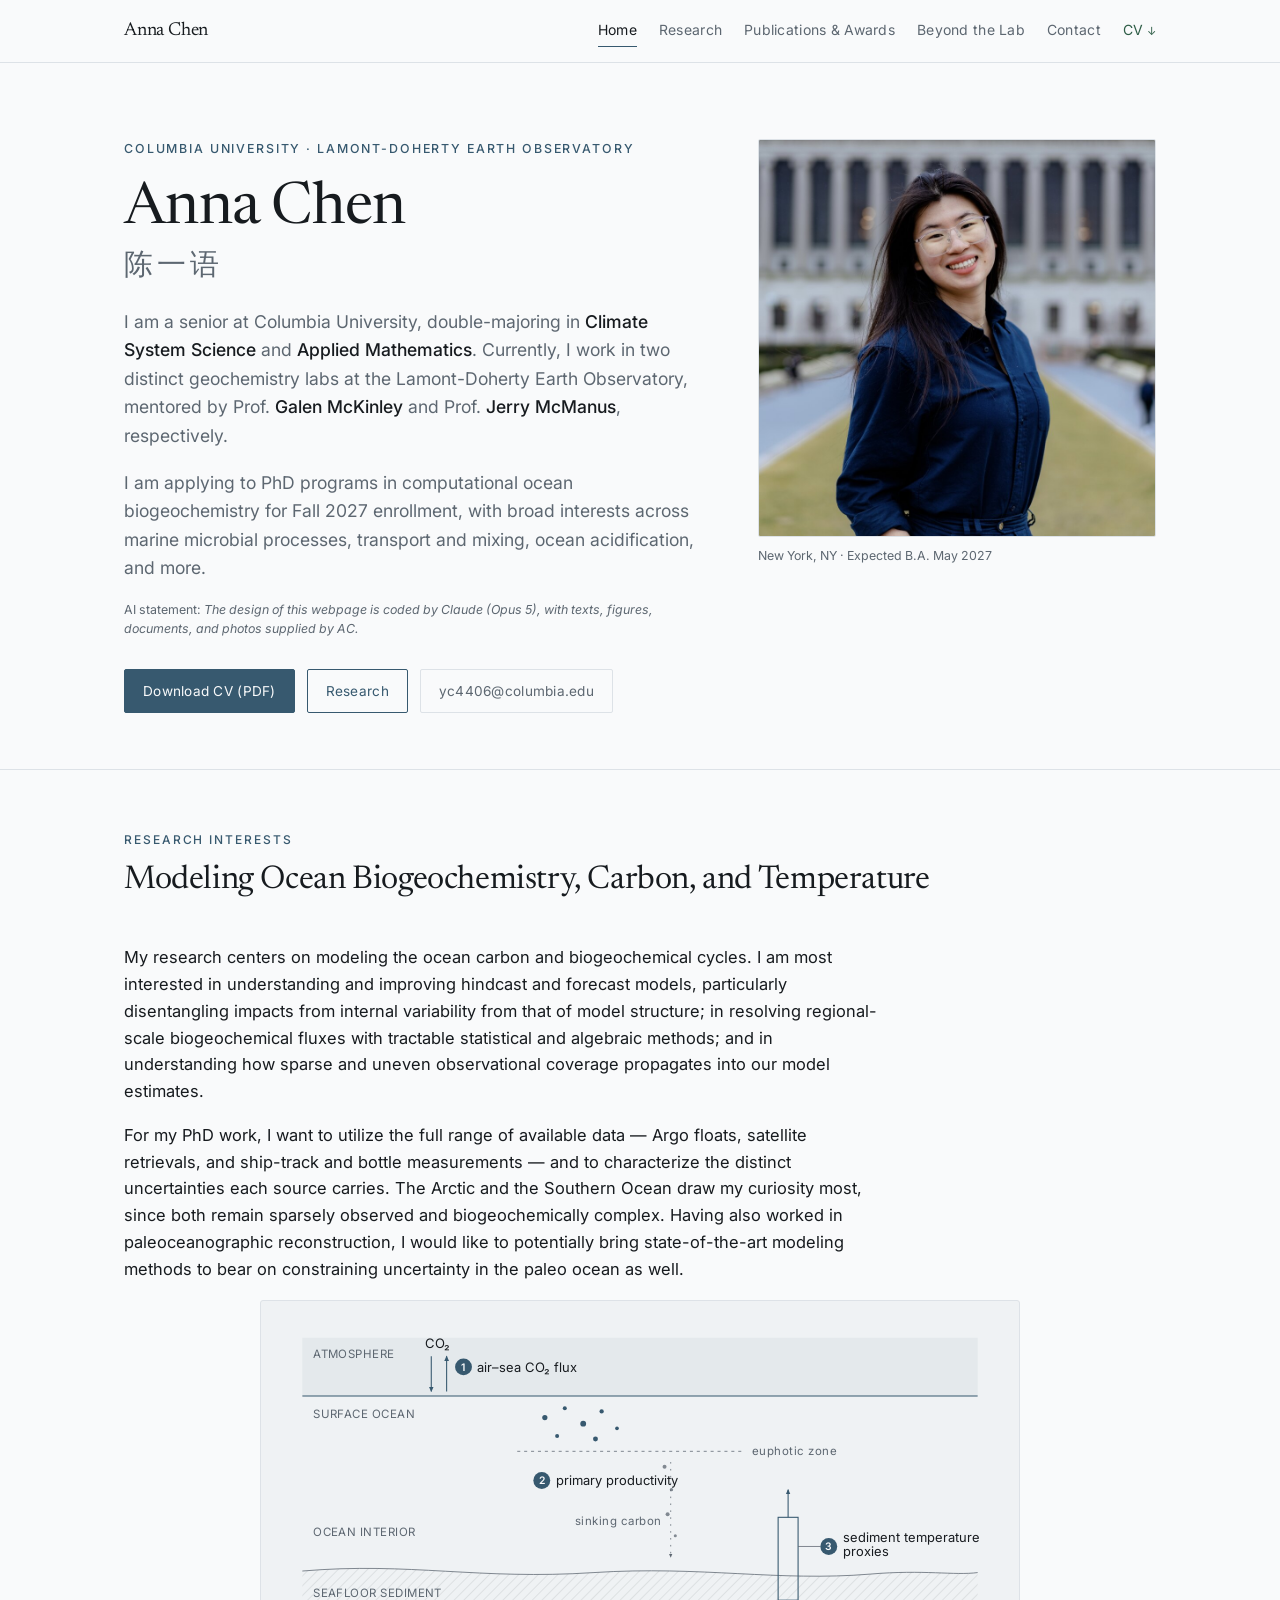
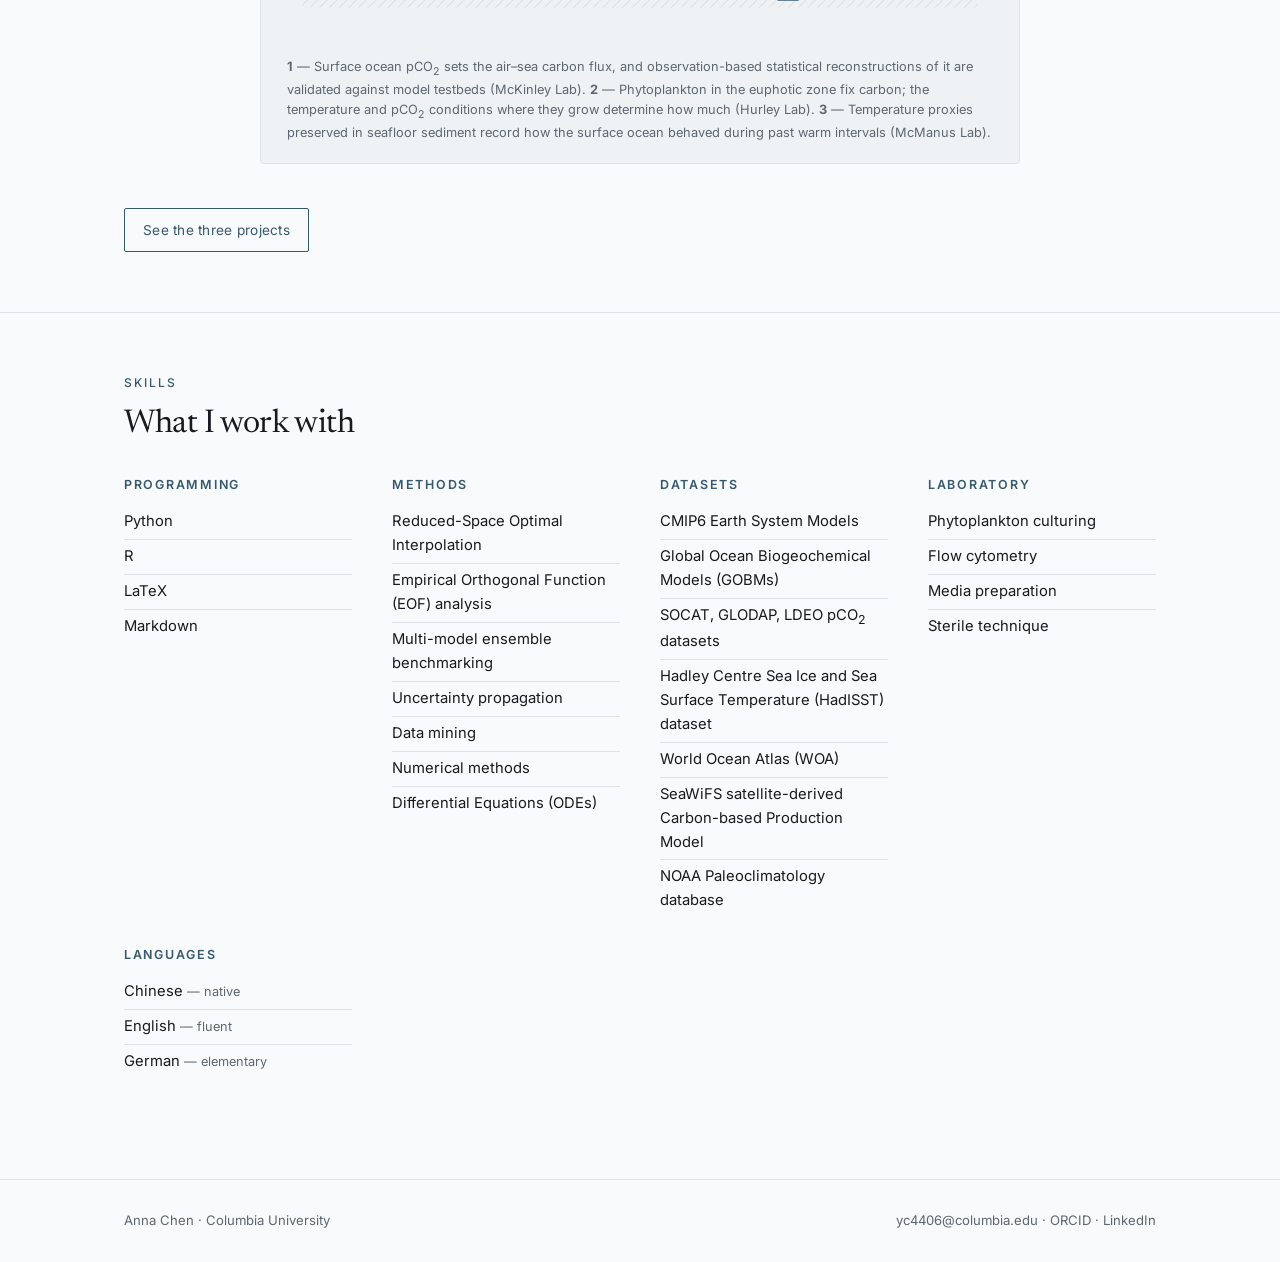
==== index.html @ fc453468 "Initialized personal website with Claude Opus 5 Pages: "index", "research", "publications", "beyond"" ====
<!DOCTYPE html>
<html lang="en" data-palette="lamont">
<head>
<meta charset="utf-8">
<meta name="viewport" content="width=device-width, initial-scale=1">
<title>Anna Chen — Ocean Biogeochemistry &amp; Carbon-Cycle Modeling</title>
<meta name="description" content="Anna Chen is a senior at Columbia University, double-majoring in Climate System Science and Applied Mathematics.">
<meta property="og:title" content="Anna Chen — Ocean Biogeochemistry Modeling">
<meta property="og:description" content="Senior at Columbia University working on surface ocean pCO₂ testbed analyses, paleo sea-surface temperature reconstruction, and marine primary productivity at Lamont-Doherty Earth Observatory.">
<meta property="og:type" content="website">
<link rel="icon" href="data:image/svg+xml,<svg xmlns='http://www.w3.org/2000/svg' viewBox='0 0 32 32'><text y='25' x='4' font-size='24'>🌊</text></svg>">
<link rel="preconnect" href="https://fonts.googleapis.com">
<link rel="preconnect" href="https://fonts.gstatic.com" crossorigin>
<link href="https://fonts.googleapis.com/css2?family=Newsreader:opsz,wght@6..72,300;6..72,400;6..72,500&family=Inter:wght@300;400;500;600&display=swap" rel="stylesheet">
<link rel="stylesheet" href="assets/style.css">
</head>
<body>
<a class="skip" href="#main">Skip to content</a>

<header class="site-header">
  <div class="wrap">
    <a class="wordmark" href="index.html">Anna Chen</a>
    <nav class="nav" aria-label="Main">
      <a href="index.html">Home</a>
      <a href="research.html">Research</a>
      <a href="publications.html">Publications &amp; Awards</a>
      <a href="beyond.html">Beyond the Lab</a>
      <a href="contact.html">Contact</a>
      <a class="cv-link" href="assets/docs/Anna_Chen_CV.pdf">CV</a>
    </nav>
  </div>
</header>

<main id="main">

  <!-- ============ HERO ============ -->
  <div class="wrap hero">
    <div class="hero-grid">
      <div>
        <div class="eyebrow">Columbia University · Lamont-Doherty Earth Observatory</div>
        <h1>Anna Chen<span class="cn">陈一语</span></h1>
        <p class="lede" style="margin-top:24px">
          I am a senior at Columbia University, double-majoring in <strong>Climate System Science</strong> and
          <strong>Applied Mathematics</strong>. Currently, I work in two distinct geochemistry labs at the 
          Lamont-Doherty Earth Observatory, mentored by Prof. 
          <strong>Galen McKinley</strong> and Prof. <strong>Jerry McManus</strong>, respectively.
        </p>
        <p class="lede">
          I am applying to PhD programs in computational ocean biogeochemistry
          for Fall 2027 enrollment, with broad interests across marine microbial processes, transport and mixing, 
          ocean acidification, and more.
        </p>
        <p class="portrait-cap">
        	  AI statement: <em>The design of this webpage is coded by Claude (Opus 5), with texts, figures, documents, and photos supplied by AC.</em>
        </p>
        <div class="btn-row">
          <a class="btn btn-solid" href="assets/docs/Anna_Chen_CV.pdf">Download CV (PDF)</a>
          <a class="btn" href="research.html">Research</a>
          <a class="btn btn-quiet" href="mailto:yc4406@columbia.edu">yc4406@columbia.edu</a>
        </div>
      </div>
      <div>
        <img class="portrait" src="assets/img/anna-portrait.jpg"
             alt="Portrait of Anna Chen on the Columbia University campus" width="900" height="900">
        <p class="portrait-cap">New York, NY · Expected B.A. May 2027</p>
      </div>
    </div>
  </div>

  <!-- ============ RESEARCH INTERESTS ============ -->
  <section class="rule-top">
    <div class="wrap">
      <div class="sec-head">
        <div class="kicker">Research Interests</div>
        <h2>Modeling Ocean Biogeochemistry, Carbon, and Temperature</h2>
      </div>

      <div class="narrow" style="margin-top:44px">
        <p>
          My research centers on modeling the ocean carbon and biogeochemical cycles. I am most
          interested in understanding and improving hindcast and forecast models, particularly disentangling 
          impacts from internal variability from that of model structure; 
          in resolving regional-scale biogeochemical fluxes with
          tractable statistical and algebraic methods; and in understanding how sparse and uneven
          observational coverage propagates into our model estimates.
        </p>
        <p>
          For my PhD work, I want to utilize the full range of available data — Argo floats, satellite retrievals,
          and ship-track and bottle measurements — and to characterize the distinct uncertainties
          each source carries. The Arctic and the Southern Ocean draw my curiosity most, since both
          remain sparsely observed and biogeochemically complex. Having also worked in
          paleoceanographic reconstruction, I would like to potentially bring state-of-the-art modeling methods
          to bear on constraining uncertainty in the paleo ocean as well.
        </p>
      </div>
      
      <div class="diagram-block">
        <svg viewBox="0 0 920 400" role="img"
             aria-label="Schematic cross-section of the ocean carbon system. Air–sea carbon dioxide flux crosses the sea surface; primary productivity occurs in the sunlit euphotic zone and exports sinking carbon to depth; a sediment core recovers temperature proxies from the seafloor.">
          <defs>
            <pattern id="sed" width="9" height="9" patternUnits="userSpaceOnUse" patternTransform="rotate(45)">
              <line x1="0" y1="0" x2="0" y2="9" stroke="currentColor" stroke-width="1" opacity="0.22"/>
            </pattern>
            <marker id="ar" viewBox="0 0 10 10" refX="8" refY="5" markerWidth="5.5" markerHeight="5.5" orient="auto-start-reverse">
              <path d="M0,1 L9,5 L0,9 z" class="svg-fill"/>
            </marker>
            <marker id="ar-soft" viewBox="0 0 10 10" refX="8" refY="5" markerWidth="5.5" markerHeight="5.5" orient="auto-start-reverse">
              <path d="M0,1 L9,5 L0,9 z" class="svg-fill-soft"/>
            </marker>
          </defs>

          <!-- zones -->
          <rect x="20" y="14" width="880" height="76" class="svg-band"/>
          <text x="34" y="40" class="svg-label-sm">ATMOSPHERE</text>
          <line x1="20" y1="90" x2="900" y2="90" class="svg-line"/>
          <text x="34" y="118" class="svg-label-sm">SURFACE OCEAN</text>
          <text x="34" y="272" class="svg-label-sm">OCEAN INTERIOR</text>

          <!-- euphotic zone -->
          <line x1="300" y1="162" x2="596" y2="162" class="svg-line-soft" stroke-dasharray="4 5"/>
          <text x="606" y="167" class="svg-label-sm">euphotic zone</text>

          <!-- seafloor + sediment -->
          <path d="M20,318 C160,306 250,330 400,320 C540,311 640,332 760,322 C830,316 870,324 900,320"
                class="svg-line-soft"/>
          <path d="M20,318 C160,306 250,330 400,320 C540,311 640,332 760,322 C830,316 870,324 900,320 L900,366 L20,366 Z"
                fill="url(#sed)" stroke="none"/>
          <text x="34" y="352" class="svg-label-sm">SEAFLOOR SEDIMENT</text>

          <!-- (1) air–sea CO2 flux -->
          <text x="196" y="28" class="svg-label" text-anchor="middle">CO₂</text>
          <line x1="188" y1="38" x2="188" y2="84" class="svg-line" marker-end="url(#ar)"/>
          <line x1="208" y1="84" x2="208" y2="38" class="svg-line" marker-end="url(#ar)"/>
          <circle cx="230" cy="52" r="11" class="svg-fill"/>
          <text x="230" y="57" class="svg-num" text-anchor="middle">1</text>
          <text x="248" y="58" class="svg-label">air–sea CO₂ flux</text>

          <!-- (2) productivity + biological pump -->
          <g class="svg-fill">
            <circle cx="336" cy="118" r="3.4"/><circle cx="362" cy="106" r="2.6"/>
            <circle cx="386" cy="126" r="3.8"/><circle cx="410" cy="110" r="2.8"/>
            <circle cx="352" cy="142" r="2.6"/><circle cx="402" cy="146" r="3.2"/>
            <circle cx="430" cy="132" r="2.4"/>
          </g>
          <circle cx="332" cy="200" r="11" class="svg-fill"/>
          <text x="332" y="205" class="svg-num" text-anchor="middle">2</text>
          <text x="350" y="206" class="svg-label">primary productivity</text>

          <g class="svg-fill-soft" opacity="0.75">
            <circle cx="492" cy="182" r="2.6"/><circle cx="501" cy="212" r="2.2"/>
            <circle cx="496" cy="244" r="2.6"/><circle cx="506" cy="272" r="2"/>
          </g>
          <line x1="500" y1="176" x2="500" y2="300" class="svg-line-soft" stroke-dasharray="2 7" marker-end="url(#ar-soft)"/>
          <text x="488" y="258" class="svg-label-sm" text-anchor="end">sinking carbon</text>

          <!-- (3) sediment core -->
          <rect x="640" y="248" width="26" height="108" class="svg-line"/>
          <line x1="653" y1="248" x2="653" y2="212" class="svg-line" marker-end="url(#ar)"/>
          <line x1="666" y1="286" x2="695" y2="286" class="svg-line-soft"/>
          <circle cx="706" cy="286" r="11" class="svg-fill"/>
          <text x="706" y="291" class="svg-num" text-anchor="middle">3</text>
          <text x="724" y="280" class="svg-label">sediment temperature<tspan x="724" dy="19">proxies</tspan></text>
        </svg>

        <p class="diagram-cap">
          <b>1</b> — Surface ocean pCO<sub>2</sub> sets the air–sea carbon flux, and observation-based
          statistical reconstructions of it are validated against model testbeds (McKinley Lab).
          <b>2</b> — Phytoplankton in the euphotic zone fix carbon; the temperature and
          pCO<sub>2</sub> conditions where they grow determine how much (Hurley Lab).
          <b>3</b> — Temperature proxies preserved in seafloor sediment record how the surface ocean
          behaved during past warm intervals (McManus Lab).
        </p>
      </div>

      <div class="narrow" style="margin-top:44px">
        <div class="btn-row">
          <a class="btn" href="research.html">See the three projects</a>
        </div>
      </div>
    </div>
  </section>

  <!-- ============ SKILLS ============ -->
  <section class="rule-top">
    <div class="wrap">
      <div class="sec-head">
        <div class="kicker">Skills</div>
        <h2>What I work with</h2>
      </div>
      <div class="skills-grid">
        <div class="skill-col">
          <h3>Programming</h3>
          <ul>
            <li>Python</li>
            <li>R</li>
            <li>LaTeX</li>
            <li>Markdown</li>
          </ul>
        </div>
        <div class="skill-col">
          <h3>Methods</h3>
          <ul>
            <li>Reduced-Space Optimal Interpolation</li>
            <li>Empirical Orthogonal Function (EOF) analysis</li>
            <li>Multi-model ensemble benchmarking</li>
            <li>Uncertainty propagation</li>
            <li>Data mining</li>
            <li>Numerical methods</li>
            <li>Differential Equations (ODEs)</li>
          </ul>
        </div>
        <div class="skill-col">
          <h3>Datasets</h3>
          <ul>
            <li>CMIP6 Earth System Models</li>
            <li>Global Ocean Biogeochemical Models (GOBMs)</li>
            <li>SOCAT, GLODAP, LDEO pCO<sub>2</sub> datasets</li>
            <li>Hadley Centre Sea Ice and Sea Surface Temperature (HadISST) dataset</li>
            <li>World Ocean Atlas (WOA)</li>
            <li>SeaWiFS satellite-derived Carbon-based Production Model</li>
            <li>NOAA Paleoclimatology database</li>
          </ul>
        </div>
        <div class="skill-col">
          <h3>Laboratory</h3>
          <ul>
            <li>Phytoplankton culturing</li>
            <li>Flow cytometry</li>
            <li>Media preparation</li>
            <li>Sterile technique</li>
          </ul>
        </div>
        <div class="skill-col">
          <h3>Languages</h3>
          <ul>
            <li>Chinese <span>— native</span></li>
            <li>English <span>— fluent</span></li>
            <li>German <span>— elementary</span></li>
          </ul>
        </div>
      </div>
    </div>
  </section>


</main>

<footer class="site-footer">
  <div class="wrap">
    <div>Anna Chen · Columbia University</div>
    <div>
      <a href="mailto:yc4406@columbia.edu">yc4406@columbia.edu</a> ·
      <a href="https://orcid.org/0009-0008-9717-116X">ORCID</a> ·
      <a href="https://www.linkedin.com/in/anna-yiyu-chen/">LinkedIn</a>
    </div>
  </div>
</footer>

<script src="assets/site.js"></script>
</body>
</html>
---- assets/style.css ----
/* ============================================================
   Anna Chen — personal site
   One stylesheet. Palettes are CSS variables; swap via
   <html data-palette="oxide|lamont|umber|bordeaux|graphite">
   ============================================================ */

/* ---------- Palettes: light ---------- */
:root,
:root[data-palette="oxide"] {
  --bg:#FBF9F6; --bg2:#F3EFE9; --text:#1E1A17; --text2:#6B615A;
  --accent:#9A4A31; --accent2:#7A3823; --rule:#E4DDD4; --shadow:26 20 15;
}
:root[data-palette="lamont"] {
  --bg:#F9FAFB; --bg2:#EFF2F4; --text:#171B1F; --text2:#5D6771;
  --accent:#37596F; --accent2:#24404F; --rule:#DDE2E7; --shadow:15 20 26;
}
:root[data-palette="umber"] {
  --bg:#FAF7F1; --bg2:#F1EBE0; --text:#221D16; --text2:#6D6355;
  --accent:#7A5A34; --accent2:#5D4526; --rule:#E5DCCD; --shadow:26 22 15;
}
:root[data-palette="bordeaux"] {
  --bg:#FBF9F9; --bg2:#F2EDEE; --text:#191517; --text2:#675C60;
  --accent:#74303E; --accent2:#59222E; --rule:#E6DDDF; --shadow:25 18 20;
}
:root[data-palette="graphite"] {
  --bg:#F8F8F7; --bg2:#EEEEEC; --text:#16181A; --text2:#5F6467;
  --accent:#3B4348; --accent2:#23292D; --rule:#E1E1DE; --shadow:18 20 21;
}

/* ---------- Palettes: dark (system preference) ---------- */
@media (prefers-color-scheme: dark) {
  :root:not([data-theme="light"]),
  :root[data-palette="oxide"]:not([data-theme="light"]) {
    --bg:#171513; --bg2:#201D1A; --text:#ECE7E1; --text2:#A79C93;
    --accent:#CE8163; --accent2:#E2A085; --rule:#312C27; --shadow:0 0 0;
  }
  :root[data-palette="lamont"]:not([data-theme="light"]) {
    --bg:#121517; --bg2:#1A1E21; --text:#E7EBEE; --text2:#97A2AB;
    --accent:#86ADC5; --accent2:#A4C4D8; --rule:#282D31; --shadow:0 0 0;
  }
  :root[data-palette="umber"]:not([data-theme="light"]) {
    --bg:#16140F; --bg2:#1E1B16; --text:#EBE5DA; --text2:#A69B8A;
    --accent:#C59C66; --accent2:#D8B584; --rule:#2F2B23; --shadow:0 0 0;
  }
  :root[data-palette="bordeaux"]:not([data-theme="light"]) {
    --bg:#151213; --bg2:#1D1919; --text:#EBE6E7; --text2:#A2969A;
    --accent:#BC7986; --accent2:#CE95A0; --rule:#2E2829; --shadow:0 0 0;
  }
  :root[data-palette="graphite"]:not([data-theme="light"]) {
    --bg:#131415; --bg2:#1B1C1E; --text:#E9EAEB; --text2:#9A9FA3;
    --accent:#AEB8BD; --accent2:#C7CFD3; --rule:#2A2C2E; --shadow:0 0 0;
  }
}

/* ---------- Secondary accent: dark forest green ----------
   Used for links, headings, funding/fellowship tags, and the
   location/type line of each presentation. Independent of palette. */
:root { --sec:#2E5D46; --sec2:#20452F; }
@media (prefers-color-scheme: dark) {
  :root:not([data-theme="light"]) { --sec:#7FB396; --sec2:#9BC7AC; }
}

/* ---------- Reset & base ---------- */
*, *::before, *::after { box-sizing: border-box; }
html { -webkit-text-size-adjust: 100%; scroll-behavior: smooth; }
body {
  margin: 0;
  background: var(--bg);
  color: var(--text);
  font-family: Inter, -apple-system, BlinkMacSystemFont, "Segoe UI", Helvetica, Arial, sans-serif;
  font-size: 16.5px;
  line-height: 1.62;
  -webkit-font-smoothing: antialiased;
  font-feature-settings: "kern" 1;
}
img { max-width: 100%; display: block; }
a { color: var(--sec); text-decoration: none; }
a:hover { color: var(--sec2); text-decoration: underline; text-underline-offset: 3px; }
h1, h2, h3, h4 {
  font-family: Newsreader, "Iowan Old Style", "Palatino Linotype", Palatino, Georgia, serif;
  font-weight: 400;
  letter-spacing: -0.012em;
  line-height: 1.2;
  margin: 0;
}
p { margin: 0 0 1.05em; }
::selection { background: var(--accent); color: var(--bg); }

/* ---------- Layout ---------- */
.wrap { width: 100%; max-width: 1080px; margin: 0 auto; padding-inline: 24px; }
.narrow { max-width: 760px; }
section { padding-block: 60px; }
.rule-top { border-top: 1px solid var(--rule); }

/* ---------- Header ---------- */
.site-header {
  position: sticky; top: 0; z-index: 50;
  background: color-mix(in srgb, var(--bg) 88%, transparent);
  backdrop-filter: saturate(1.4) blur(10px);
  border-bottom: 1px solid var(--rule);
}
.site-header .wrap {
  display: flex; align-items: center; justify-content: space-between;
  gap: 20px; min-height: 62px;
}
.wordmark {
  font-family: Newsreader, "Iowan Old Style", Palatino, Georgia, serif;
  font-size: 1.18rem; color: var(--text); letter-spacing: -0.01em;
}
.wordmark:hover { text-decoration: none; color: var(--accent); }
.nav { display: flex; align-items: center; gap: 22px; flex-wrap: wrap; }
.nav a {
  color: var(--text2); font-size: 0.875rem; letter-spacing: 0.02em;
  padding-block: 4px; border-bottom: 1px solid transparent;
}
.nav a:hover { color: var(--text); text-decoration: none; border-bottom-color: var(--accent); }
.nav a[aria-current="page"] { color: var(--text); border-bottom-color: var(--accent); }
.nav a.cv-link { color: var(--sec); }
.nav a.cv-link::after { content: " ↓"; font-size: 0.8em; }

/* ---------- Hero ---------- */
.hero { padding-block: 76px 56px; }
.hero-grid {
  display: grid; grid-template-columns: minmax(0,1.45fr) minmax(0,1fr);
  gap: 56px; align-items: start;
}
.hero h1 { font-size: clamp(2.5rem, 6vw, 3.65rem); line-height: 1.06; margin-bottom: 6px; }
.hero h1 .cn {
  display: block; font-size: 0.5em; letter-spacing: 0.14em;
  color: var(--text2); margin-top: 12px; font-weight: 300;
}
.eyebrow {
  font-size: 0.775rem; letter-spacing: 0.15em; text-transform: uppercase;
  color: var(--accent); margin-bottom: 20px; font-weight: 500;
}
.lede { font-size: 1.1rem; color: var(--text2); max-width: 54ch; }
.lede strong { color: var(--text); font-weight: 500; }
.portrait {
  width: 100%; height: auto; border-radius: 2px; aspect-ratio: 1/1; object-fit: cover;
  object-position: center 22%; border: 1px solid var(--rule);
}
.portrait-cap {
  font-size: 0.775rem; color: var(--text2); margin-top: 10px; line-height: 1.5;
}

/* ---------- Buttons ---------- */
.btn-row { display: flex; flex-wrap: wrap; gap: 12px; margin-top: 30px; }
.btn {
  display: inline-flex; align-items: center; gap: 8px;
  font-size: 0.85rem; letter-spacing: 0.02em;
  padding: 10px 18px; border-radius: 2px;
  border: 1px solid var(--accent); color: var(--accent);
  background: transparent; transition: background .16s, color .16s;
}
.btn:hover { background: var(--accent); color: var(--bg); text-decoration: none; }
.btn-solid { background: var(--accent); color: var(--bg); }
.btn-solid:hover { background: var(--accent2); border-color: var(--accent2); color: var(--bg); }
.btn-quiet { border-color: var(--rule); color: var(--text2); }
.btn-quiet:hover { background: var(--bg2); color: var(--text); border-color: var(--text2); }

/* ---------- Section headings ---------- */
.sec-head { margin-bottom: 34px; }
.sec-head h2 { font-size: clamp(1.6rem, 3.4vw, 2.05rem); }
.sec-head .kicker {
  font-size: 0.75rem; letter-spacing: 0.16em; text-transform: uppercase;
  color: var(--accent); margin-bottom: 12px; font-weight: 500;
}
.sec-head p { color: var(--text2); max-width: 66ch; margin-top: 12px; }

/* ---------- Research-interests diagram ---------- */
.diagram-block { background: var(--bg2); border: 1px solid var(--rule); border-radius: 3px;
  padding: 26px 26px 20px; max-width: 760px; margin-inline: auto; }
.diagram-block svg { width: 100%; height: auto; }
.diagram-cap { font-size: 0.8rem; color: var(--text2); margin: 16px 0 0; line-height: 1.55; }
.svg-line { fill: none; stroke: var(--accent); stroke-width: 1.4; }
.svg-line-soft { fill: none; stroke: var(--text2); stroke-width: 1; }
.svg-fill { fill: var(--accent); }
.svg-fill-soft { fill: var(--text2); }
.svg-band { fill: var(--accent); opacity: 0.06; }
.svg-label { fill: var(--text); font-family: Inter, system-ui, sans-serif; font-size: 17px; }
.svg-label-sm { fill: var(--text2); font-family: Inter, system-ui, sans-serif; font-size: 15px; letter-spacing: 0.04em; }
.svg-num { fill: var(--bg); font-family: Inter, system-ui, sans-serif; font-size: 13.5px; font-weight: 600; }

/* ---------- Skills ---------- */
.skills-grid {
  display: grid; grid-template-columns: repeat(auto-fit, minmax(210px, 1fr)); gap: 30px 40px;
}
.skill-col h3 {
  font-size: 0.78rem; letter-spacing: 0.14em; text-transform: uppercase;
  color: var(--accent); font-family: Inter, system-ui, sans-serif; font-weight: 600;
  margin-bottom: 12px;
}
.skill-col ul { list-style: none; margin: 0; padding: 0; }
.skill-col li { padding: 5px 0; border-bottom: 1px solid var(--rule); font-size: 0.925rem; }
.skill-col li:last-child { border-bottom: 0; }
.skill-col li span { color: var(--text2); font-size: 0.86em; }

/* ---------- Research projects ---------- */
.project { padding-block: 56px; border-top: 1px solid var(--rule); }
.project:first-of-type { border-top: 0; padding-top: 8px; }
.proj-num {
  font-family: Newsreader, Georgia, serif; font-size: 0.95rem;
  color: var(--accent); letter-spacing: 0.1em; margin-bottom: 10px;
}
.project h2 { font-size: clamp(1.42rem, 3vw, 1.85rem); max-width: 46ch; }
.proj-meta {
  margin-top: 18px; display: flex; flex-wrap: wrap; gap: 8px 26px;
  font-size: 0.83rem; color: var(--text2);
}
.proj-meta b { font-weight: 500; color: var(--text); }
.tags { display: flex; flex-wrap: wrap; gap: 7px; margin-top: 16px; }
.tag {
  font-size: 0.72rem; letter-spacing: 0.06em; text-transform: uppercase;
  padding: 4px 10px; border: 1px solid var(--rule); border-radius: 2px;
  color: var(--text2); background: var(--bg2);
}
.tag-accent { color: var(--accent); border-color: color-mix(in srgb, var(--accent) 35%, var(--rule)); }
.tag-fund {
  color: var(--sec); border-color: color-mix(in srgb, var(--sec) 38%, var(--rule));
  background: color-mix(in srgb, var(--sec) 7%, var(--bg2));
}
.proj-body { display: grid; grid-template-columns: minmax(0,1fr) minmax(0,1fr); gap: 44px; margin-top: 30px; }
.role-box { border-left: 2px solid var(--accent); padding-left: 20px; }
.role-box h3 {
  font-size: 0.78rem; letter-spacing: 0.14em; text-transform: uppercase;
  color: var(--accent); font-family: Inter, system-ui, sans-serif; font-weight: 600; margin-bottom: 10px;
}
.role-box p { font-size: 0.95rem; }

/* ---------- Figures & media ---------- */
.fig { margin: 30px 0 0; }
.fig-frame {
  border: 1px solid var(--rule); background: #fff; border-radius: 2px;
  padding: 10px; cursor: zoom-in; transition: border-color .16s;
}
.fig-frame:hover { border-color: var(--accent); }
.fig-frame img { width: 100%; }
.fig figcaption { font-size: 0.78rem; color: var(--text2); margin-top: 10px; line-height: 1.55; }
.fig-two { display: grid; grid-template-columns: 1fr 1fr; gap: 14px; }
.zoom-hint {
  font-size: 0.72rem; letter-spacing: 0.06em; color: var(--text2);
  text-transform: uppercase; margin-top: 8px;
}

/* ---------- Resource row (abstract / poster / data) ---------- */
.resources { margin-top: 34px; border-top: 1px solid var(--rule); padding-top: 24px; }
.resources h3 {
  font-size: 0.78rem; letter-spacing: 0.14em; text-transform: uppercase;
  color: var(--text2); font-family: Inter, system-ui, sans-serif; font-weight: 600; margin-bottom: 16px;
}
.res-grid { display: grid; grid-template-columns: minmax(0,1.32fr) minmax(0,1fr); gap: 34px; align-items: start; }
.res-right { display: flex; flex-direction: column; gap: 26px; }
.res-list { margin: 8px 0 0; padding-left: 17px; font-size: 0.8rem; color: var(--text2); line-height: 1.5; }
.res-list li { margin-bottom: 6px; }
.res-list li::marker { color: var(--sec); }
.res-heading { font-size: 0.8rem; color: var(--text); font-weight: 500; margin: 0; }
.poster-card { }
.poster-thumb {
  border: 1px solid var(--rule); border-radius: 2px; overflow: hidden;
  background: #fff; cursor: zoom-in; display: block; transition: border-color .16s;
  aspect-ratio: 1140/1000;
}
.poster-thumb:hover { border-color: var(--accent); }
.poster-thumb img { width: 100%; height: 100%; object-fit: cover; object-position: top center; }
.poster-label { font-size: 0.8rem; color: var(--text2); margin-top: 9px; line-height: 1.5; }
.poster-label a { font-size: 0.95em; }

/* ---------- Abstract toggle ---------- */
details.abstract {
  border: 1px solid var(--rule); border-radius: 2px; background: var(--bg2);
  padding: 0; margin-top: 4px;
}
details.abstract > summary {
  list-style: none; cursor: pointer; padding: 13px 16px;
  font-size: 0.83rem; letter-spacing: 0.03em; color: var(--accent);
  display: flex; align-items: center; gap: 9px; user-select: none;
}
details.abstract > summary::-webkit-details-marker { display: none; }
details.abstract > summary::before {
  content: "+"; font-size: 1.05rem; line-height: 1; width: 13px;
  display: inline-block; text-align: center;
}
details.abstract[open] > summary::before { content: "–"; }
details.abstract[open] > summary { border-bottom: 1px solid var(--rule); }
.abstract-body { padding: 16px; font-size: 0.9rem; color: var(--text2); }
.abstract-body p:last-child { margin-bottom: 0; }
.abstract-body .session {
  font-size: 0.78rem; color: var(--text2); border-top: 1px solid var(--rule);
  padding-top: 12px; margin-top: 14px;
}
.abstract-body .session b { color: var(--text); font-weight: 500; }

/* ---------- Entry lists (pubs, awards, activities) ---------- */
.entry { padding: 22px 0; border-bottom: 1px solid var(--rule); display: grid;
  grid-template-columns: 130px minmax(0,1fr); gap: 10px 28px; }
.entry:last-child { border-bottom: 0; }
.entry-date { font-size: 0.8rem; color: var(--text2); letter-spacing: 0.03em; padding-top: 3px; }
.entry h3 {
  font-size: 1.06rem; margin-bottom: 10px; color: var(--text);
  display: inline-block; border-radius: 2px;
  padding: 4px 10px; margin-left: -10px;
  background: color-mix(in srgb, #2E7D57 17%, var(--bg));
}
@media (prefers-color-scheme: dark) {
  :root:not([data-theme="light"]) .entry h3 {
    background: color-mix(in srgb, #7FB396 18%, var(--bg));
  }
}
.entry .sub {
  font-size: 0.875rem; margin-bottom: 8px;
  color: color-mix(in srgb, var(--sec) 76%, var(--text2));
}
.entry .sub .amount { color: var(--text2); }
.entry p { font-size: 0.9rem; color: var(--text2); margin-bottom: 0; }
.entry ul { margin: 8px 0 0; padding-left: 18px; font-size: 0.9rem; color: var(--text2); }
.entry ul li { margin-bottom: 4px; }
.citation { font-size: 0.94rem; line-height: 1.6; }
.citation b { font-weight: 600; color: var(--text); }
.status {
  display: inline-block; font-size: 0.7rem; letter-spacing: 0.07em; text-transform: uppercase;
  color: var(--accent); border: 1px solid color-mix(in srgb, var(--accent) 35%, var(--rule));
  padding: 2px 8px; border-radius: 2px; margin-left: 2px; vertical-align: 2px;
}
.amount { color: var(--text2); font-size: 0.9em; }

/* ---------- Photo gallery ---------- */
.gallery { display: grid; grid-template-columns: repeat(auto-fit, minmax(230px, 1fr)); gap: 22px; }
.gal-item figure { margin: 0; }
.gal-item img {
  width: 100%; aspect-ratio: 4/3; object-fit: cover; border-radius: 2px;
  border: 1px solid var(--rule); cursor: zoom-in; transition: border-color .16s;
}
.gal-item img:hover { border-color: var(--accent); }
.gal-item figcaption { font-size: 0.8rem; color: var(--text2); margin-top: 9px; line-height: 1.5; }
.gallery-tall .gal-item img { aspect-ratio: 3/4; }

/* ---------- Contact ---------- */
.contact-grid { display: grid; grid-template-columns: repeat(auto-fit, minmax(240px,1fr)); gap: 34px; }
.contact-block h3 {
  font-size: 0.78rem; letter-spacing: 0.14em; text-transform: uppercase;
  color: var(--accent); font-family: Inter, system-ui, sans-serif; font-weight: 600; margin-bottom: 12px;
}
.contact-block p { font-size: 0.95rem; color: var(--text2); }
.contact-block a { word-break: break-word; }

/* ---------- Footer ---------- */
.site-footer {
  border-top: 1px solid var(--rule); padding-block: 30px; margin-top: 40px;
  font-size: 0.82rem; color: var(--text2);
}
.site-footer .wrap { display: flex; flex-wrap: wrap; gap: 12px 26px; justify-content: space-between; }
.site-footer a { color: var(--text2); }
.site-footer a:hover { color: var(--sec); }

/* ---------- Lightbox ---------- */
.lightbox {
  position: fixed; inset: 0; z-index: 100;
  background: rgba(12,10,9,0.93);
  display: flex; align-items: center; justify-content: center;
  padding: 28px; overflow: auto;
}
.lightbox img { max-width: 100%; max-height: 92vh; width: auto; object-fit: contain; border-radius: 2px; }
.lightbox.zoomed { align-items: flex-start; justify-content: flex-start; cursor: zoom-out; }
.lightbox.zoomed img { max-width: none; max-height: none; width: 2400px; }
.lb-close {
  position: fixed; top: 16px; right: 20px; z-index: 101;
  background: none; border: 1px solid rgba(255,255,255,0.35); color: #fff;
  font-size: 0.8rem; letter-spacing: 0.08em; padding: 7px 14px; border-radius: 2px;
  cursor: pointer; font-family: Inter, system-ui, sans-serif;
}
.lb-close:hover { border-color: #fff; }
.lb-hint {
  position: fixed; bottom: 18px; left: 50%; transform: translateX(-50%);
  color: rgba(255,255,255,0.6); font-size: 0.75rem; letter-spacing: 0.06em;
  font-family: Inter, system-ui, sans-serif;
}

/* ---------- Skip link ---------- */
.skip {
  position: absolute; left: -9999px; top: 0; background: var(--accent); color: var(--bg);
  padding: 10px 16px; z-index: 200;
}
.skip:focus { left: 8px; top: 8px; }
:focus-visible { outline: 2px solid var(--accent); outline-offset: 3px; }

/* ---------- Responsive ---------- */
@media (max-width: 900px) {
  .hero-grid { grid-template-columns: 1fr; gap: 36px; }
  .portrait { max-width: 340px; }
  .proj-body { grid-template-columns: 1fr; gap: 26px; }
  .res-grid { grid-template-columns: 1fr; gap: 28px; }
}
@media (max-width: 640px) {
  body { font-size: 16px; }
  section { padding-block: 44px; }
  .hero { padding-block: 46px 34px; }
  .wrap { padding-inline: 18px; }
  .site-header .wrap { flex-direction: column; align-items: flex-start; gap: 6px; padding-block: 10px; }
  .nav { gap: 16px; }
  .entry { grid-template-columns: 1fr; gap: 4px; }
  .entry-date { padding-top: 0; }
  .fig-two { grid-template-columns: 1fr; }
  .lightbox { padding: 12px; }
}

@media print {
  .site-header, .site-footer, .palette-bar, .lightbox { display: none !important; }
  body { background: #fff; color: #000; }
}
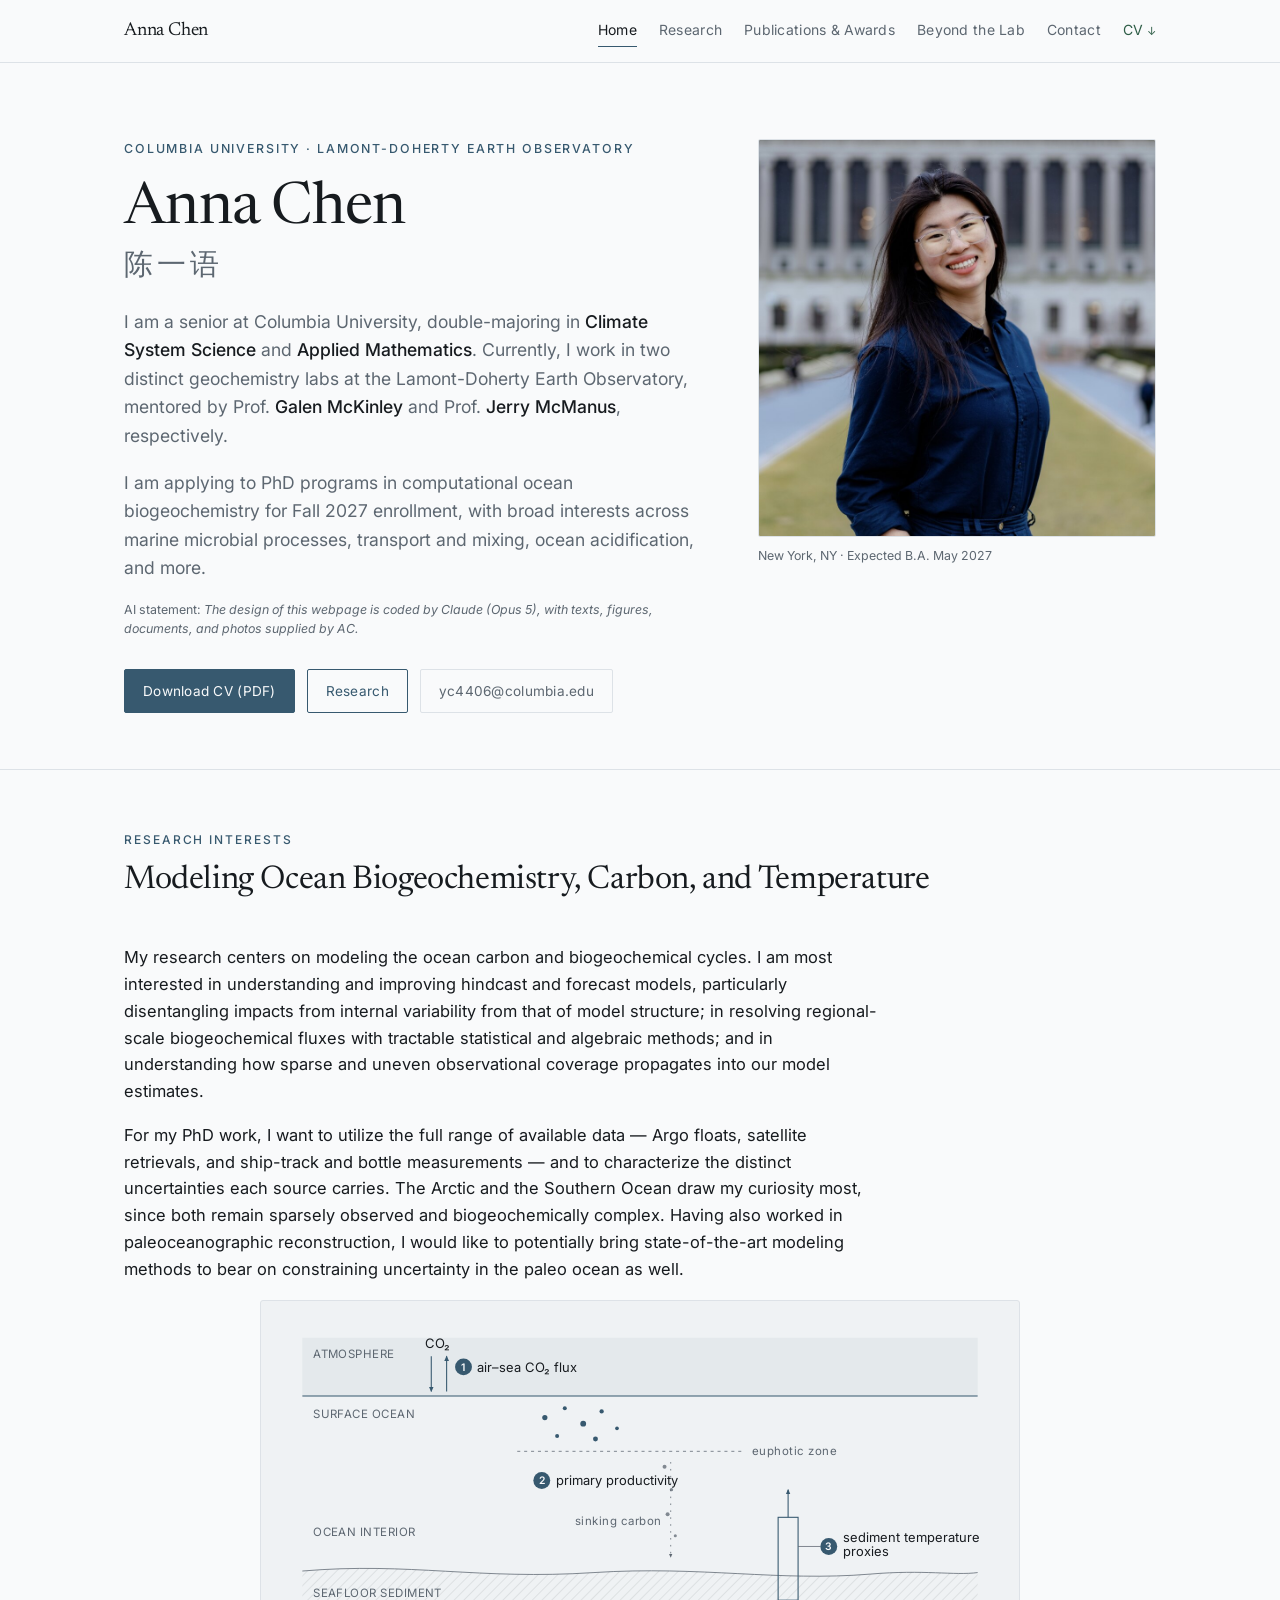
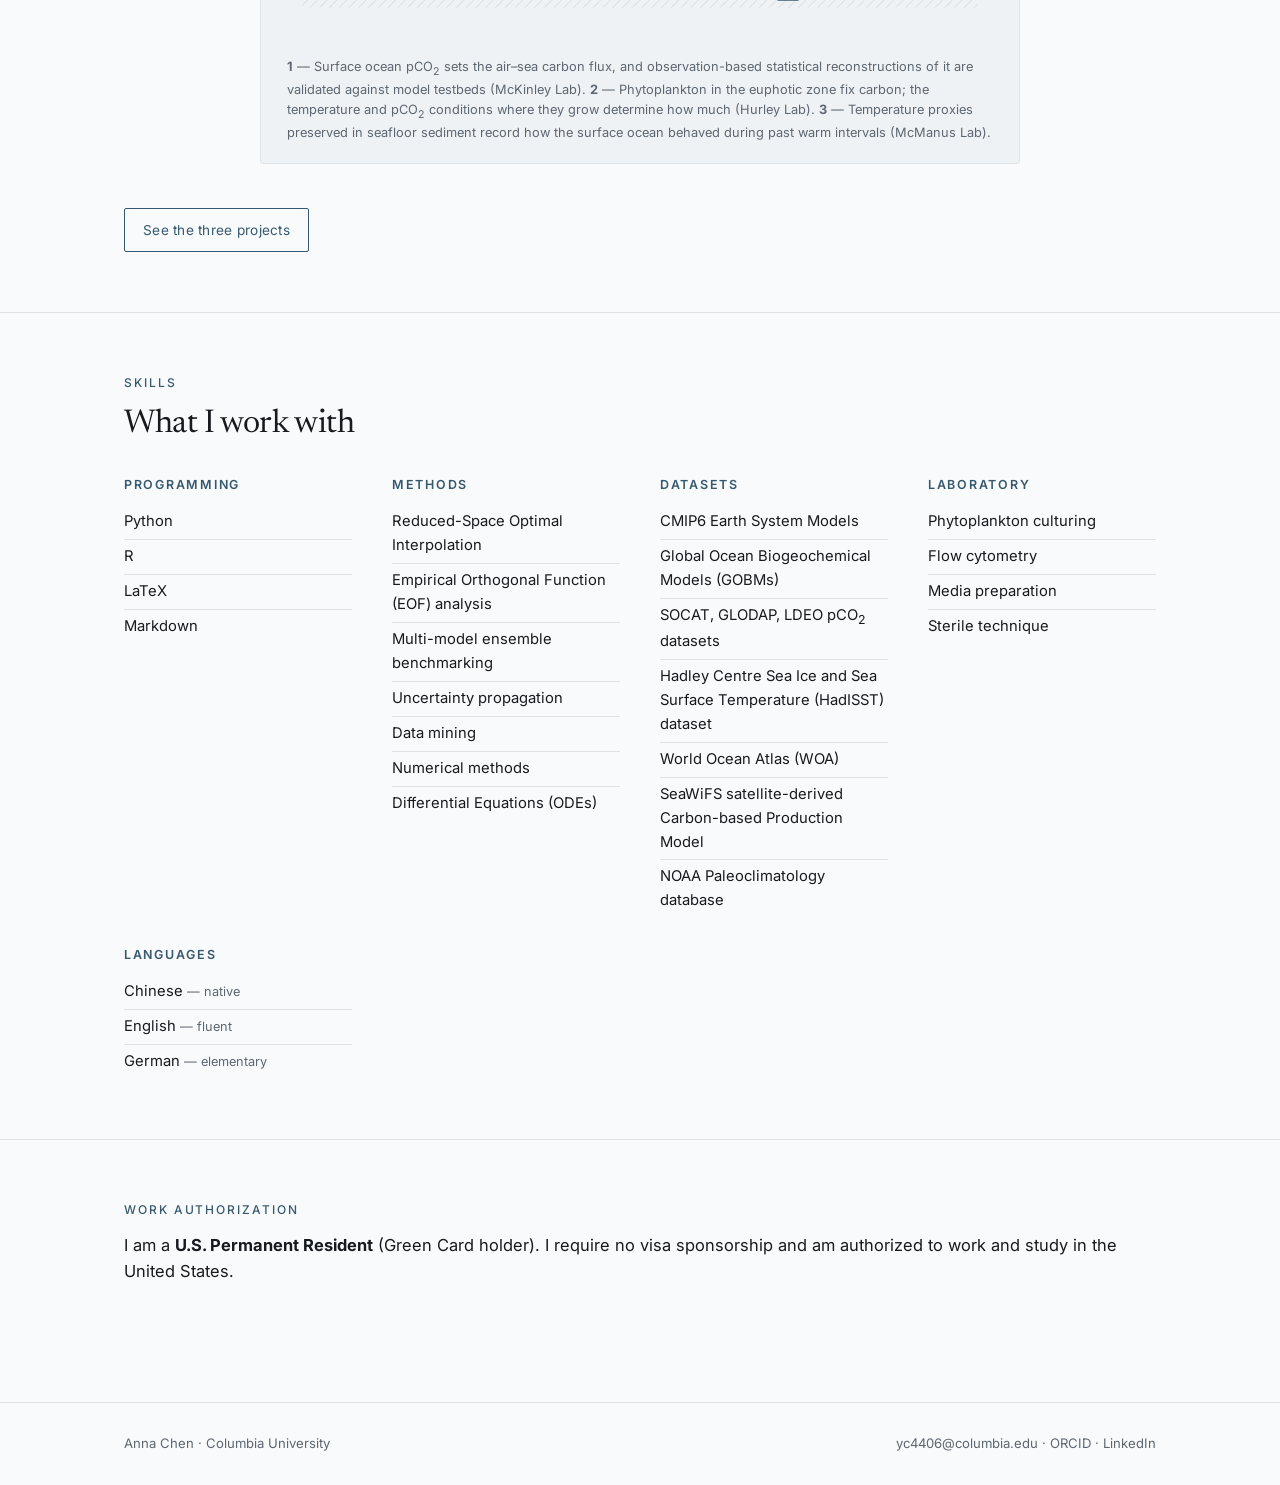
==== commit 8337d90b: "Added work authorization section" ====
--- a/index.html
+++ b/index.html
@@ -242,6 +242,18 @@
     </div>
   </section>
 
+  <!-- ============ WORK AUTHORIZATION ============ -->
+  <section class="rule-top">
+    <div class="wrap">
+      <div class="sec-head" style="margin-bottom:0">
+        <div class="kicker">Work authorization</div>
+      </div>
+      <p>
+        I am a <strong>U.S. Permanent Resident</strong> (Green Card holder). I require no visa
+        sponsorship and am authorized to work and study in the United States.
+      </p>
+    </div>
+  </section>
 
 </main>
 
